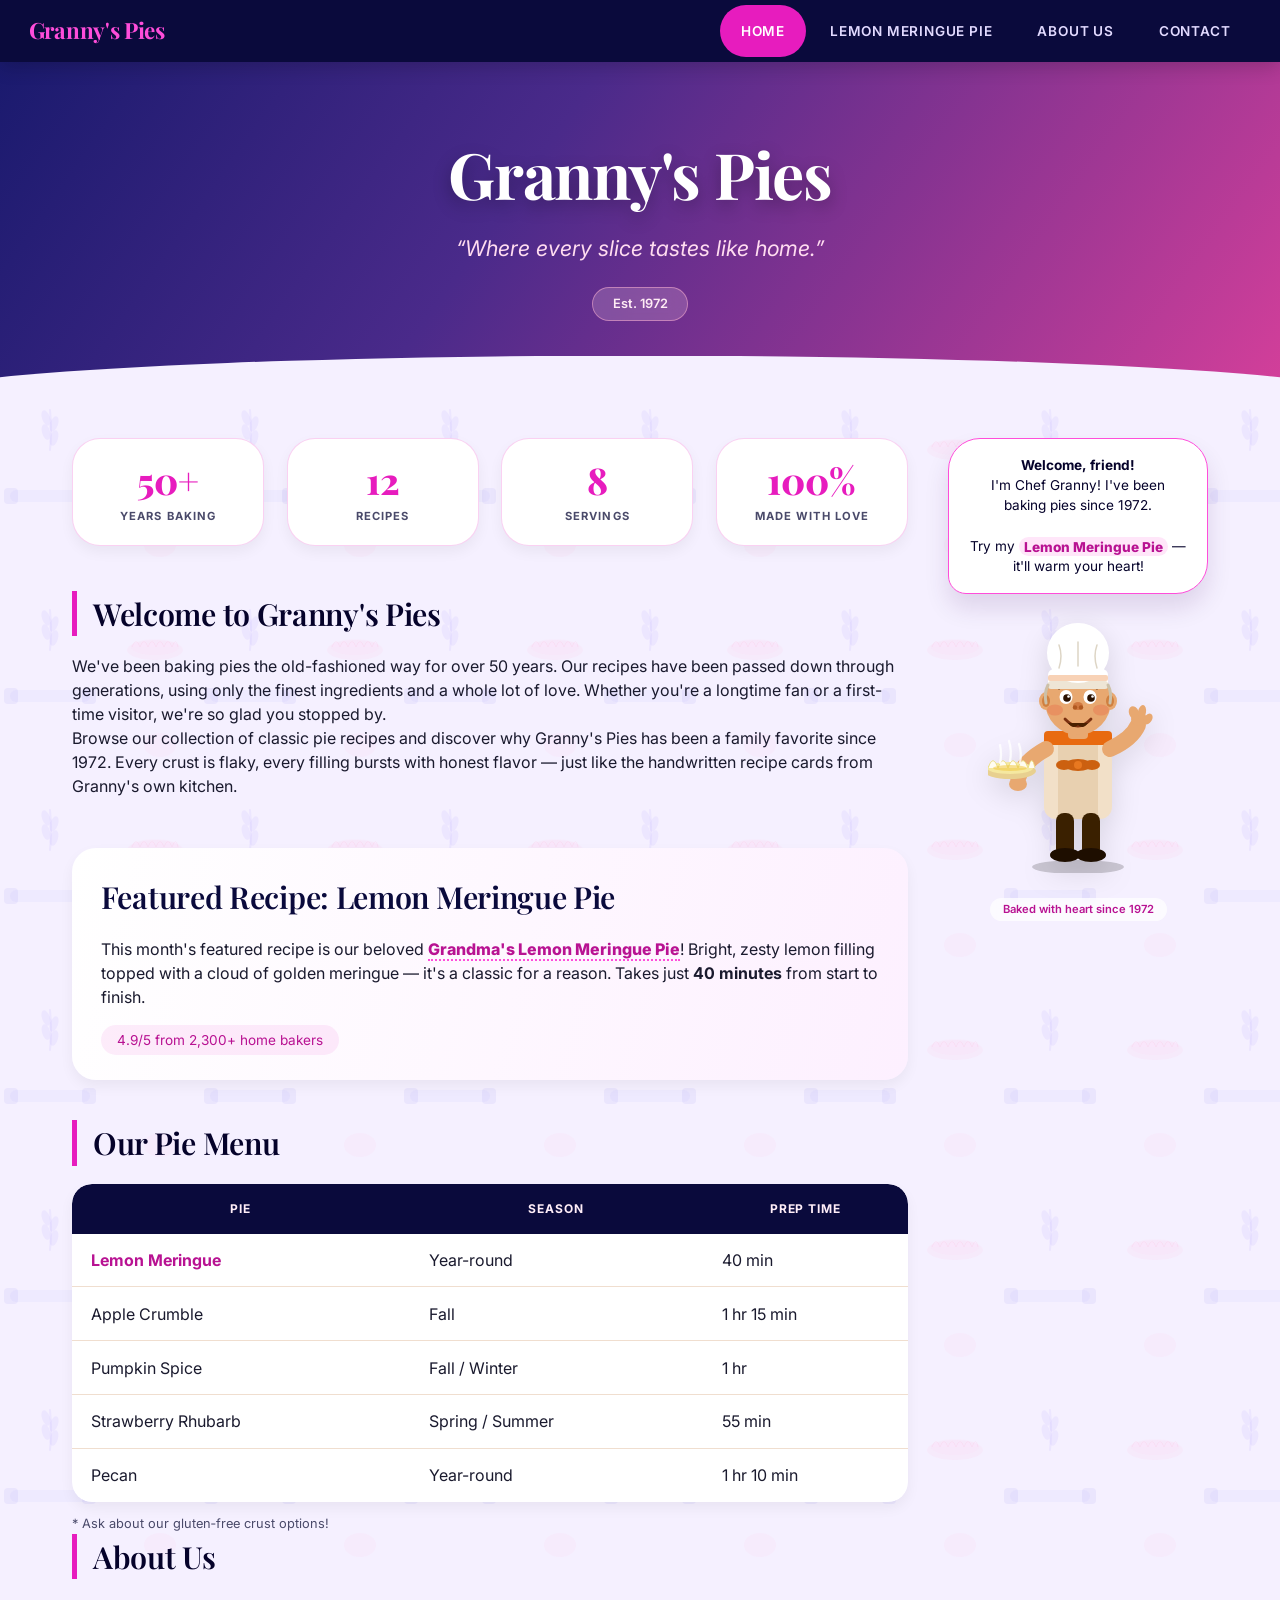
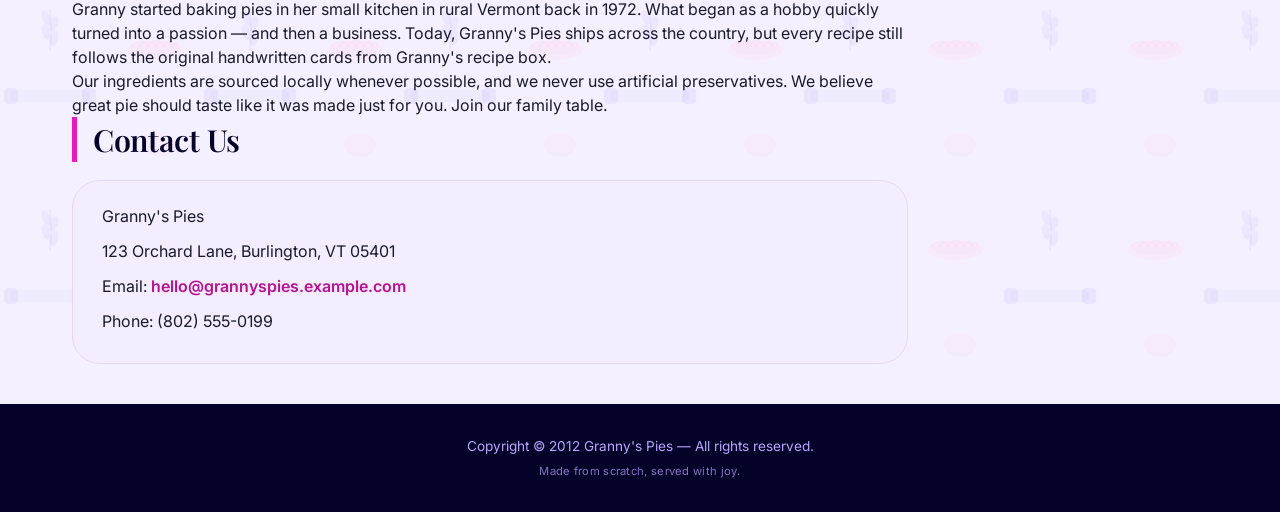
==== index.html @ ff36e75c "Initial commit" ====
<!doctype html>
<html lang="en">
  <!--
    index.html
    Granny's Pies - Home Page
    CSSE 290 Web Programming
    Features: sticky nav, SVG kitchen background, orange palette, side chef, walking chef animation
    No emojis, separate CSS file.
-->
  <head>
    <meta charset="UTF-8" />
    <meta
      name="viewport"
      content="width=device-width, initial-scale=1.0, viewport-fit=cover"
    />
    <title>Granny's Pies | Homestyle Pie Recipes Since 1972</title>
    <meta
      name="description"
      content="Granny's Pies - authentic, heartwarming pie recipes passed down for generations. Try our famous Lemon Meringue Pie."
    />

    <!-- Google Fonts -->
    <link
      href="https://fonts.googleapis.com/css2?family=Playfair+Display:ital,wght@0,500;0,700;1,400;1,600&family=Inter:opsz,wght@14..32,300;14..32,400;14..32,600;14..32,700&display=swap"
      rel="stylesheet"
    />

    <!-- External CSS -->
    <link rel="stylesheet" href="index.css" />
  </head>
  <body>
    <!-- 1. STICKY NAVIGATION -->
    <nav class="main-nav">
      <div class="nav-container">
        <span class="nav-logo">Granny's Pies</span>
        <div class="nav-links">
          <a href="index.html" class="active">Home</a>
          <a href="pie.html">Lemon Meringue Pie</a>
          <a href="#about">About Us</a>
          <a href="#contact">Contact</a>
        </div>
      </div>
    </nav>

    <!-- 2. HERO SECTION -->
    <header class="hero">
      <div class="hero-content">
        <h1>Granny's Pies</h1>
        <p class="tagline">“Where every slice tastes like home.”</p>
        <div class="hero-badge">Est. 1972</div>
      </div>
    </header>

    <!-- 3. MAIN LAYOUT: Content + Chef Sidebar -->
    <div class="page-body">
      <!-- LEFT: Main content -->
      <main class="content">
        <!-- Stats cards -->
        <div class="stats fade-in">
          <div class="stat-card">
            <span class="num">50+</span>
            <span class="label">Years baking</span>
          </div>
          <div class="stat-card">
            <span class="num">12</span>
            <span class="label">Recipes</span>
          </div>
          <div class="stat-card">
            <span class="num">8</span>
            <span class="label">Servings</span>
          </div>
          <div class="stat-card">
            <span class="num">100%</span>
            <span class="label">Made with love</span>
          </div>
        </div>

        <!-- Welcome -->
        <section id="welcome" class="fade-in">
          <h2>Welcome to Granny's Pies</h2>
          <p>
            We've been baking pies the old-fashioned way for over 50 years. Our
            recipes have been passed down through generations, using only the
            finest ingredients and a whole lot of love. Whether you're a
            longtime fan or a first-time visitor, we're so glad you stopped by.
          </p>
          <p>
            Browse our collection of classic pie recipes and discover why
            Granny's Pies has been a family favorite since 1972. Every crust is
            flaky, every filling bursts with honest flavor — just like the
            handwritten recipe cards from Granny's own kitchen.
          </p>
        </section>

        <!-- Featured Recipe -->
        <section class="featured fade-in">
          <h2>Featured Recipe: Lemon Meringue Pie</h2>
          <p>
            This month's featured recipe is our beloved
            <a href="pie.html" class="featured-link"
              >Grandma's Lemon Meringue Pie</a
            >! Bright, zesty lemon filling topped with a cloud of golden
            meringue — it's a classic for a reason. Takes just
            <strong>40 minutes</strong> from start to finish.
          </p>
          <div class="featured-tag">4.9/5 from 2,300+ home bakers</div>
        </section>

        <!-- Menu table -->
        <section id="menu" class="fade-in">
          <h2>Our Pie Menu</h2>
          <div class="table-wrapper">
            <table class="pie-table">
              <thead>
                <tr>
                  <th>Pie</th>
                  <th>Season</th>
                  <th>Prep Time</th>
                </tr>
              </thead>
              <tbody>
                <tr>
                  <td>
                    <a href="pie.html" class="pie-link">Lemon Meringue</a>
                  </td>
                  <td>Year-round</td>
                  <td>40 min</td>
                </tr>
                <tr>
                  <td>Apple Crumble</td>
                  <td>Fall</td>
                  <td>1 hr 15 min</td>
                </tr>
                <tr>
                  <td>Pumpkin Spice</td>
                  <td>Fall / Winter</td>
                  <td>1 hr</td>
                </tr>
                <tr>
                  <td>Strawberry Rhubarb</td>
                  <td>Spring / Summer</td>
                  <td>55 min</td>
                </tr>
                <tr>
                  <td>Pecan</td>
                  <td>Year-round</td>
                  <td>1 hr 10 min</td>
                </tr>
              </tbody>
            </table>
          </div>
          <p class="menu-note">* Ask about our gluten‑free crust options!</p>
        </section>

        <!-- About Us -->
        <section id="about" class="fade-in">
          <h2>About Us</h2>
          <p>
            Granny started baking pies in her small kitchen in rural Vermont
            back in 1972. What began as a hobby quickly turned into a passion —
            and then a business. Today, Granny's Pies ships across the country,
            but every recipe still follows the original handwritten cards from
            Granny's recipe box.
          </p>
          <p>
            Our ingredients are sourced locally whenever possible, and we never
            use artificial preservatives. We believe great pie should taste like
            it was made just for you. Join our family table.
          </p>
        </section>

        <!-- Contact -->
        <section id="contact" class="fade-in">
          <h2>Contact Us</h2>
          <address class="contact-block">
            <div class="contact-line">Granny's Pies</div>
            <div class="contact-line">
              123 Orchard Lane, Burlington, VT 05401
            </div>
            <div class="contact-line">
              Email:
              <a href="mailto:hello@grannyspies.example.com"
                >hello@grannyspies.example.com</a
              >
            </div>
            <div class="contact-line">Phone: (802) 555-0199</div>
          </address>
        </section>
      </main>

      <!-- RIGHT: Sticky chef sidebar -->
      <aside class="chef-sidebar">
        <div class="speech-bubble">
          <p>
            <strong>Welcome, friend!</strong><br />
            I'm Chef Granny! I've been baking pies since 1972.<br /><br />
            Try my
            <a href="pie.html" class="bubble-link">Lemon Meringue Pie</a> —
            it'll warm your heart!
          </p>
        </div>
        <div class="chef-wrapper">
          <svg
            width="180"
            height="260"
            viewBox="0 0 160 260"
            xmlns="http://www.w3.org/2000/svg"
            aria-label="Chef Granny character"
          >
            <use href="#chef-svg-defs"></use>
          </svg>
        </div>
        <div class="chef-caption">Baked with heart since 1972</div>
      </aside>
    </div>

    <!-- 4. WALKING CHEF (moves across bottom) -->
    <div class="walking-chef-container">
      <div class="walking-chef">
        <svg
          width="100"
          height="140"
          viewBox="0 0 160 260"
          xmlns="http://www.w3.org/2000/svg"
          class="walking-svg"
        >
          <use href="#walking-chef-defs"></use>
        </svg>
      </div>
    </div>

    <footer class="site-footer">
      <div class="footer-content">
        <p>Copyright &copy; 2012 Granny's Pies — All rights reserved.</p>
        <p class="footer-tagline">Made from scratch, served with joy.</p>
      </div>
    </footer>

    <!-- Hidden SVG definitions (shared chef, plus walking version with leg classes) -->
    <svg style="display: none">
      <defs>
        <!-- Original chef (static, used in sidebar) -->
        <g id="chef-svg-defs">
          <ellipse cx="80" cy="254" rx="46" ry="7" fill="rgba(0,0,0,0.18)" />
          <rect x="46" y="122" width="68" height="84" rx="12" fill="#F2E0C8" />
          <rect x="60" y="122" width="40" height="84" rx="4" fill="#E8D0B0" />
          <ellipse cx="80" cy="152" rx="14" ry="6" fill="#CC6010" />
          <ellipse cx="66" cy="152" rx="8" ry="5" fill="#CC6010" />
          <ellipse cx="94" cy="152" rx="8" ry="5" fill="#CC6010" />
          <circle cx="80" cy="152" r="4" fill="#E87820" />
          <rect x="46" y="118" width="68" height="14" rx="4" fill="#E86A10" />
          <g class="pie-float">
            <path
              d="M48 136 Q26 148 20 165"
              stroke="#E8A870"
              stroke-width="16"
              stroke-linecap="round"
              fill="none"
            />
            <ellipse cx="20" cy="171" rx="9" ry="7" fill="#E8A870" />
            <ellipse cx="12" cy="158" rx="26" ry="8" fill="#E8D090" />
            <ellipse cx="12" cy="155" rx="23" ry="6" fill="#F5E8A0" />
            <path
              d="M-10 155 Q-5 140 0 155 Q5 140 10 155 Q15 140 20 155 Q25 140 30 155 Q34 140 37 155"
              fill="#FFFCF0"
              stroke="#E8D870"
              stroke-width="0.8"
            />
            <ellipse
              cx="12"
              cy="155"
              rx="17"
              ry="3"
              fill="#F0C840"
              opacity="0.55"
            />
            <path
              class="steam1"
              d="M2 150 Q4 141 2 132"
              stroke="rgba(255,255,255,0.8)"
              stroke-width="2.2"
              stroke-linecap="round"
              fill="none"
            />
            <path
              class="steam2"
              d="M12 148 Q14 138 11 128"
              stroke="rgba(255,255,255,0.8)"
              stroke-width="2.2"
              stroke-linecap="round"
              fill="none"
            />
            <path
              class="steam3"
              d="M22 150 Q24 140 21 131"
              stroke="rgba(255,255,255,0.8)"
              stroke-width="2.2"
              stroke-linecap="round"
              fill="none"
            />
          </g>
          <g class="chef-arm-right">
            <path
              d="M112 136 Q134 126 140 112"
              stroke="#E8A870"
              stroke-width="16"
              stroke-linecap="round"
              fill="none"
            />
            <ellipse cx="141" cy="106" rx="8" ry="7" fill="#E8A870" />
            <ellipse
              cx="136"
              cy="100"
              rx="5"
              ry="7"
              fill="#E8A870"
              transform="rotate(-22 136 100)"
            />
            <ellipse
              cx="144"
              cy="99"
              rx="4"
              ry="7"
              fill="#E8A870"
              transform="rotate(10 144 99)"
            />
            <ellipse
              cx="150"
              cy="106"
              rx="4"
              ry="6"
              fill="#E8A870"
              transform="rotate(32 150 106)"
            />
          </g>
          <!-- Legs (original, static) -->
          <rect x="58" y="200" width="18" height="44" rx="8" fill="#3A2000" />
          <rect x="84" y="200" width="18" height="44" rx="8" fill="#3A2000" />
          <ellipse cx="67" cy="242" rx="15" ry="7" fill="#1E0E00" />
          <ellipse cx="93" cy="242" rx="15" ry="7" fill="#1E0E00" />
          <rect x="70" y="106" width="20" height="20" rx="4" fill="#E8A870" />
          <ellipse cx="80" cy="88" rx="33" ry="34" fill="#E8A870" />
          <ellipse cx="48" cy="88" rx="7" ry="9" fill="#E8A870" />
          <ellipse cx="112" cy="88" rx="7" ry="9" fill="#E8A870" />
          <ellipse cx="48" cy="88" rx="4" ry="6" fill="#D08040" />
          <ellipse cx="112" cy="88" rx="4" ry="6" fill="#D08040" />
          <g class="chef-eyes">
            <ellipse cx="68" cy="84" rx="6.5" ry="7" fill="white" />
            <ellipse cx="92" cy="84" rx="6.5" ry="7" fill="white" />
            <circle cx="69" cy="85" r="3.8" fill="#2A1000" />
            <circle cx="93" cy="85" r="3.8" fill="#2A1000" />
            <circle cx="70.5" cy="83.5" r="1.3" fill="white" />
            <circle cx="94.5" cy="83.5" r="1.3" fill="white" />
          </g>
          <path
            d="M61 75 Q68 71 74 74"
            stroke="#4A2000"
            stroke-width="2.8"
            stroke-linecap="round"
            fill="none"
          />
          <path
            d="M86 74 Q92 71 99 75"
            stroke="#4A2000"
            stroke-width="2.8"
            stroke-linecap="round"
            fill="none"
          />
          <ellipse cx="80" cy="93" rx="5" ry="4" fill="#D07840" />
          <circle cx="77" cy="94.5" r="2.2" fill="#B05820" />
          <circle cx="83" cy="94.5" r="2.2" fill="#B05820" />
          <ellipse
            cx="57"
            cy="97"
            rx="8"
            ry="5.5"
            fill="#E86040"
            opacity="0.32"
          />
          <ellipse
            cx="103"
            cy="97"
            rx="8"
            ry="5.5"
            fill="#E86040"
            opacity="0.32"
          />
          <path
            d="M67 106 Q80 120 93 106"
            stroke="#7A3010"
            stroke-width="2.8"
            stroke-linecap="round"
            fill="none"
          />
          <rect x="50" y="56" width="60" height="20" rx="6" fill="white" />
          <rect x="50" y="68" width="60" height="8" rx="3" fill="#EEE5D5" />
          <ellipse cx="80" cy="40" rx="31" ry="30" fill="white" />
          <rect
            x="50"
            y="62"
            width="60"
            height="6"
            rx="2"
            fill="#E86A10"
            opacity="0.3"
          />
          <path
            d="M61 55 Q65 43 61 32"
            stroke="#DDD5C5"
            stroke-width="1.5"
            stroke-linecap="round"
            fill="none"
          />
          <path
            d="M80 53 Q80 41 80 29"
            stroke="#DDD5C5"
            stroke-width="1.5"
            stroke-linecap="round"
            fill="none"
          />
          <path
            d="M99 55 Q95 43 99 32"
            stroke="#DDD5C5"
            stroke-width="1.5"
            stroke-linecap="round"
            fill="none"
          />
          <path d="M70 110 Q75 117 80 112 Q85 117 90 110" fill="#4A2000" />
          <path
            d="M50 72 Q46 80 48 90"
            stroke="#CCC0A8"
            stroke-width="3"
            stroke-linecap="round"
            fill="none"
          />
          <path
            d="M110 72 Q114 80 112 90"
            stroke="#CCC0A8"
            stroke-width="3"
            stroke-linecap="round"
            fill="none"
          />
        </g>

        <!-- Walking chef (same but legs have classes for animation) -->
        <g id="walking-chef-defs">
          <ellipse cx="80" cy="254" rx="46" ry="7" fill="rgba(0,0,0,0.18)" />
          <rect x="46" y="122" width="68" height="84" rx="12" fill="#F2E0C8" />
          <rect x="60" y="122" width="40" height="84" rx="4" fill="#E8D0B0" />
          <ellipse cx="80" cy="152" rx="14" ry="6" fill="#CC6010" />
          <ellipse cx="66" cy="152" rx="8" ry="5" fill="#CC6010" />
          <ellipse cx="94" cy="152" rx="8" ry="5" fill="#CC6010" />
          <circle cx="80" cy="152" r="4" fill="#E87820" />
          <rect x="46" y="118" width="68" height="14" rx="4" fill="#E86A10" />
          <!-- left arm holding pie (no float for walking) -->
          <path
            d="M48 136 Q26 148 20 165"
            stroke="#E8A870"
            stroke-width="16"
            stroke-linecap="round"
            fill="none"
          />
          <ellipse cx="20" cy="171" rx="9" ry="7" fill="#E8A870" />
          <ellipse cx="12" cy="158" rx="26" ry="8" fill="#E8D090" />
          <ellipse cx="12" cy="155" rx="23" ry="6" fill="#F5E8A0" />
          <path
            d="M-10 155 Q-5 140 0 155 Q5 140 10 155 Q15 140 20 155 Q25 140 30 155 Q34 140 37 155"
            fill="#FFFCF0"
            stroke="#E8D870"
            stroke-width="0.8"
          />
          <ellipse
            cx="12"
            cy="155"
            rx="17"
            ry="3"
            fill="#F0C840"
            opacity="0.55"
          />
          <!-- right arm waving (no animation to keep walking focus) -->
          <path
            d="M112 136 Q134 126 140 112"
            stroke="#E8A870"
            stroke-width="16"
            stroke-linecap="round"
            fill="none"
          />
          <ellipse cx="141" cy="106" rx="8" ry="7" fill="#E8A870" />
          <ellipse
            cx="136"
            cy="100"
            rx="5"
            ry="7"
            fill="#E8A870"
            transform="rotate(-22 136 100)"
          />
          <ellipse
            cx="144"
            cy="99"
            rx="4"
            ry="7"
            fill="#E8A870"
            transform="rotate(10 144 99)"
          />
          <ellipse
            cx="150"
            cy="106"
            rx="4"
            ry="6"
            fill="#E8A870"
            transform="rotate(32 150 106)"
          />
          <!-- Legs with classes for walking animation -->
          <rect
            class="walk-leg-left"
            x="58"
            y="200"
            width="18"
            height="44"
            rx="8"
            fill="#3A2000"
          />
          <rect
            class="walk-leg-right"
            x="84"
            y="200"
            width="18"
            height="44"
            rx="8"
            fill="#3A2000"
          />
          <ellipse cx="67" cy="242" rx="15" ry="7" fill="#1E0E00" />
          <ellipse cx="93" cy="242" rx="15" ry="7" fill="#1E0E00" />
          <rect x="70" y="106" width="20" height="20" rx="4" fill="#E8A870" />
          <ellipse cx="80" cy="88" rx="33" ry="34" fill="#E8A870" />
          <ellipse cx="48" cy="88" rx="7" ry="9" fill="#E8A870" />
          <ellipse cx="112" cy="88" rx="7" ry="9" fill="#E8A870" />
          <ellipse cx="48" cy="88" rx="4" ry="6" fill="#D08040" />
          <ellipse cx="112" cy="88" rx="4" ry="6" fill="#D08040" />
          <g class="chef-eyes-walk">
            <ellipse cx="68" cy="84" rx="6.5" ry="7" fill="white" />
            <ellipse cx="92" cy="84" rx="6.5" ry="7" fill="white" />
            <circle cx="69" cy="85" r="3.8" fill="#2A1000" />
            <circle cx="93" cy="85" r="3.8" fill="#2A1000" />
            <circle cx="70.5" cy="83.5" r="1.3" fill="white" />
            <circle cx="94.5" cy="83.5" r="1.3" fill="white" />
          </g>
          <path
            d="M61 75 Q68 71 74 74"
            stroke="#4A2000"
            stroke-width="2.8"
            stroke-linecap="round"
            fill="none"
          />
          <path
            d="M86 74 Q92 71 99 75"
            stroke="#4A2000"
            stroke-width="2.8"
            stroke-linecap="round"
            fill="none"
          />
          <ellipse cx="80" cy="93" rx="5" ry="4" fill="#D07840" />
          <circle cx="77" cy="94.5" r="2.2" fill="#B05820" />
          <circle cx="83" cy="94.5" r="2.2" fill="#B05820" />
          <ellipse
            cx="57"
            cy="97"
            rx="8"
            ry="5.5"
            fill="#E86040"
            opacity="0.32"
          />
          <ellipse
            cx="103"
            cy="97"
            rx="8"
            ry="5.5"
            fill="#E86040"
            opacity="0.32"
          />
          <path
            d="M67 106 Q80 120 93 106"
            stroke="#7A3010"
            stroke-width="2.8"
            stroke-linecap="round"
            fill="none"
          />
          <rect x="50" y="56" width="60" height="20" rx="6" fill="white" />
          <rect x="50" y="68" width="60" height="8" rx="3" fill="#EEE5D5" />
          <ellipse cx="80" cy="40" rx="31" ry="30" fill="white" />
          <rect
            x="50"
            y="62"
            width="60"
            height="6"
            rx="2"
            fill="#E86A10"
            opacity="0.3"
          />
          <path
            d="M61 55 Q65 43 61 32"
            stroke="#DDD5C5"
            stroke-width="1.5"
            stroke-linecap="round"
            fill="none"
          />
          <path
            d="M80 53 Q80 41 80 29"
            stroke="#DDD5C5"
            stroke-width="1.5"
            stroke-linecap="round"
            fill="none"
          />
          <path
            d="M99 55 Q95 43 99 32"
            stroke="#DDD5C5"
            stroke-width="1.5"
            stroke-linecap="round"
            fill="none"
          />
          <path d="M70 110 Q75 117 80 112 Q85 117 90 110" fill="#4A2000" />
          <path
            d="M50 72 Q46 80 48 90"
            stroke="#CCC0A8"
            stroke-width="3"
            stroke-linecap="round"
            fill="none"
          />
          <path
            d="M110 72 Q114 80 112 90"
            stroke="#CCC0A8"
            stroke-width="3"
            stroke-linecap="round"
            fill="none"
          />
        </g>
      </defs>
    </svg>

    <script>
      const observer = new IntersectionObserver(
        (entries) => {
          entries.forEach((entry) => {
            if (entry.isIntersecting) {
              entry.target.classList.add("visible");
              observer.unobserve(entry.target);
            }
          });
        },
        { threshold: 0.12, rootMargin: "0px 0px -20px 0px" },
      );
      document
        .querySelectorAll(".fade-in")
        .forEach((el) => observer.observe(el));
    </script>
  </body>
</html>
---- index.css ----
/* ---------- CSS RESET & BASE VARIABLES (Blue + Pink) ---------- */
:root {
  --pink: #e71cbe;
  --pink-lt: #ff4dda;
  --pink-dk: #b81292;
  --pink-pale: #ffe6f9;
  --navy: #0a0a3c;
  --navy-dark: #05022a;
  --cream: #fff9f2;
  --text-dark: #1a1a2e;
  --text-muted: #4a4a6a;
  --card-white: #ffffff;
  --shadow-sm: 0 6px 14px rgba(0, 0, 0, 0.05);
  --shadow-md: 0 12px 28px rgba(0, 0, 0, 0.08);
  --shadow-hover: 0 20px 32px rgba(0, 0, 0, 0.12);
  --transition-default: all 0.25s cubic-bezier(0.2, 0.9, 0.4, 1.1);
}

* {
  margin: 0;
  padding: 0;
  box-sizing: border-box;
}

html {
  scroll-behavior: smooth;
}

body {
  font-family: "Inter", system-ui, -apple-system, sans-serif;
  background-color: #f5f0ff;
  background-image: url("data:image/svg+xml,%3Csvg xmlns='http://www.w3.org/2000/svg' width='200' height='200'%3E%3Crect x='10' y='90' width='80' height='12' rx='6' fill='%23B8B0FF' opacity='0.1'/%3E%3Crect x='4' y='88' width='14' height='16' rx='4' fill='%239080F0' opacity='0.1'/%3E%3Crect x='82' y='88' width='14' height='16' rx='4' fill='%239080F0' opacity='0.1'/%3E%3Cellipse cx='155' cy='50' rx='28' ry='10' fill='%23FFB8E0' opacity='0.1'/%3E%3Cellipse cx='155' cy='47' rx='24' ry='8' fill='%23FFD0F0' opacity='0.1'/%3E%3Cpath d='M132 47 Q136 36 140 47 Q144 36 148 47 Q152 36 156 47 Q160 36 164 47 Q168 36 172 47 Q176 36 178 47' fill='%23FFE0FF' stroke='%23FFB0D0' stroke-width='0.8' opacity='0.2'/%3E%3Cpath d='M50 10 Q52 30 50 50' stroke='%23A090FF' stroke-width='2' stroke-linecap='round' fill='none' opacity='0.1'/%3E%3Cellipse cx='46' cy='18' rx='4' ry='8' fill='%23A090FF' opacity='0.1' transform='rotate(-20 46 18)'/%3E%3Cellipse cx='54' cy='24' rx='4' ry='8' fill='%23A090FF' opacity='0.1' transform='rotate(20 54 24)'/%3E%3Cellipse cx='46' cy='32' rx='4' ry='8' fill='%23A090FF' opacity='0.1' transform='rotate(-15 46 32)'/%3E%3Cellipse cx='54' cy='38' rx='4' ry='8' fill='%23A090FF' opacity='0.1' transform='rotate(15 54 38)'/%3E%3Cellipse cx='160' cy='145' rx='16' ry='12' fill='%23FFC0E8' opacity='0.1'/%3E%3C/svg%3E");
  background-repeat: repeat;
  background-size: 200px 200px;
  color: var(--text-dark);
  line-height: 1.5;
}

/* ---------- TYPOGRAPHY & LINKS ---------- */
h1, h2, h3, .nav-logo, .stat-card .num {
  font-family: "Playfair Display", serif;
}

h2 {
  font-size: 1.9rem;
  font-weight: 600;
  color: var(--navy-dark);
  border-left: 5px solid var(--pink);
  padding-left: 1rem;
  margin-bottom: 1.1rem;
  letter-spacing: -0.01em;
}

a {
  color: var(--pink-dk);
  text-decoration: none;
  font-weight: 600;
  transition: var(--transition-default);
}

a:hover {
  color: var(--pink);
  text-decoration: underline;
}

/* ---------- NAVIGATION (navy background) ---------- */
.main-nav {
  background: var(--navy);
  position: sticky;
  top: 0;
  z-index: 200;
  box-shadow: 0 4px 20px rgba(0, 0, 0, 0.2);
}

.nav-container {
  max-width: 1280px;
  margin: 0 auto;
  display: flex;
  justify-content: space-between;
  align-items: center;
  flex-wrap: wrap;
  padding: 0 1.8rem;
}

.nav-logo {
  font-size: 1.4rem;
  font-weight: 700;
  color: var(--pink-lt);
  letter-spacing: -0.3px;
  padding: 0.9rem 0;
}

.nav-links {
  display: flex;
  gap: 0.2rem;
}

.nav-links a {
  color: #e2daff;
  font-weight: 600;
  font-size: 0.85rem;
  text-transform: uppercase;
  letter-spacing: 0.06em;
  padding: 1rem 1.3rem;
  border-radius: 40px;
  transition: all 0.2s ease;
}

.nav-links a:hover,
.nav-links a.active {
  background: var(--pink);
  color: #ffffff;
  text-decoration: none;
}

/* ---------- HERO SECTION (blue to pink gradient) ---------- */
.hero {
  background: linear-gradient(125deg, #1a1a6e 0%, #4a2a8a 40%, #d43f9a 100%);
  padding: 4rem 1.5rem 4.8rem;
  text-align: center;
  position: relative;
  overflow: hidden;
}

.hero::after {
  content: "";
  position: absolute;
  bottom: -2px;
  left: 0;
  right: 0;
  height: 44px;
  background: #f5f0ff;
  clip-path: ellipse(58% 100% at 50% 100%);
}

.hero-content {
  position: relative;
  z-index: 2;
  max-width: 780px;
  margin: 0 auto;
}

.hero h1 {
  font-family: "Playfair Display", serif;
  font-size: 4rem;
  color: #ffffff;
  text-shadow: 0 6px 18px rgba(0, 0, 0, 0.3);
  letter-spacing: -0.02em;
  animation: fadeDown 0.85s ease forwards;
}

.tagline {
  font-size: 1.35rem;
  font-style: italic;
  color: #ffdcf0;
  margin-top: 0.6rem;
  animation: fadeDown 0.85s 0.2s ease forwards;
  opacity: 0;
  animation-fill-mode: forwards;
}

.hero-badge {
  display: inline-block;
  background: rgba(255, 220, 240, 0.2);
  backdrop-filter: blur(8px);
  padding: 0.4rem 1.2rem;
  border-radius: 60px;
  font-size: 0.8rem;
  font-weight: 600;
  color: #ffecf5;
  margin-top: 1.4rem;
  border: 1px solid rgba(255, 180, 210, 0.5);
  animation: fadeDown 0.85s 0.35s ease forwards;
  opacity: 0;
  animation-fill-mode: forwards;
}

/* ---------- MAIN LAYOUT: GRID + SIDEBAR ---------- */
.page-body {
  max-width: 1200px;
  margin: 2.5rem auto;
  padding: 0 2rem;
  display: grid;
  grid-template-columns: 1fr 260px;
  gap: 2.5rem;
  align-items: start;
}

/* ---------- STATS CARDS ---------- */
.stats {
  display: grid;
  grid-template-columns: repeat(4, 1fr);
  gap: 1.4rem;
  margin-bottom: 2.8rem;
}

.stat-card {
  background: var(--card-white);
  border-radius: 28px;
  padding: 1.2rem 0.8rem;
  text-align: center;
  box-shadow: var(--shadow-sm);
  transition: var(--transition-default);
  border: 1px solid rgba(231, 28, 190, 0.2);
}

.stat-card:hover {
  transform: translateY(-6px);
  box-shadow: var(--shadow-hover);
  border-color: var(--pink-lt);
}

.stat-card .num {
  font-size: 2.3rem;
  font-weight: 800;
  color: var(--pink);
  display: block;
  line-height: 1.2;
}

.stat-card .label {
  font-size: 0.7rem;
  text-transform: uppercase;
  font-weight: 700;
  letter-spacing: 0.1em;
  color: var(--text-muted);
}

/* ---------- FEATURED SECTION ---------- */
.featured {
  background: linear-gradient(105deg, #ffffff 0%, #fdf0ff 100%);
  
  border-radius: 24px;
  padding: 1.6rem 1.8rem;
  margin-bottom: 2.5rem;
  box-shadow: var(--shadow-sm);
  position: relative;
  margin-top: 50px;
}



.featured h2 {
  border-left: none;
  padding-left: 0;
  color: var(--navy);
}

.featured-link {
  font-weight: 800;
  border-bottom: 2px dotted var(--pink-lt);
}

.featured-tag {
  margin-top: 1rem;
  font-size: 0.85rem;
  color: var(--pink-dk);
  background: rgba(231, 28, 190, 0.08);
  display: inline-block;
  padding: 0.3rem 1rem;
  border-radius: 40px;
}

/* ---------- TABLE STYLES ---------- */
.table-wrapper {
  overflow-x: auto;
  border-radius: 20px;
  margin-bottom: 0.8rem;
  box-shadow: var(--shadow-sm);
}

.pie-table {
  width: 100%;
  border-collapse: collapse;
  background: white;
  border-radius: 20px;
  overflow: hidden;
}

.pie-table th {
  background: var(--navy);
  color: #ffeef8;
  font-weight: 700;
  font-size: 0.75rem;
  text-transform: uppercase;
  letter-spacing: 0.08em;
  padding: 1rem 1.2rem;
}

.pie-table td {
  padding: 0.9rem 1.2rem;
  border-bottom: 1px solid #f0decf;
  color: var(--text-dark);
}

.pie-table tr:last-child td {
  border-bottom: none;
}

.pie-table tr:hover td {
  background: #f9efff;
  transition: background 0.2s;
}

.pie-link {
  font-weight: 700;
  color: var(--pink-dk);
}

.menu-note {
  font-size: 0.8rem;
  color: var(--text-muted);
  margin-top: 0.5rem;
}

/* ---------- CONTACT & ADDRESS ---------- */
.contact-block {
  font-style: normal;
  background: #f3edff;
  padding: 1.3rem 1.8rem;
  border-radius: 28px;
  line-height: 1.8;
  border: 1px solid #e6d6ff;
}

.contact-line {
  margin-bottom: 0.4rem;
}

/* ---------- SIDEBAR: CHEF + SPEECH BUBBLE ---------- */
.chef-sidebar {
  position: sticky;
  top: 90px;
  display: flex;
  flex-direction: column;
  align-items: center;
  gap: 1.2rem;
}

.speech-bubble {
  background: #ffffff;
  border-radius: 32px 32px 32px 18px;
  padding: 1rem 1.2rem;
  width: 100%;
  position: relative;
  box-shadow: 0 14px 24px rgba(60, 0, 80, 0.12);
  border: 1px solid var(--pink-lt);
  text-align: center;
  transition: transform 0.2s;
}

.speech-bubble:hover {
  transform: scale(1.01);
}

.speech-bubble p {
  font-size: 0.85rem;
  line-height: 1.5;
  color: var(--navy-dark);
}

.bubble-link {
  font-weight: 800;
  background: var(--pink-pale);
  padding: 0.1rem 0.3rem;
  border-radius: 12px;
  color: var(--pink-dk);
}

.chef-wrapper {
  animation: bounce 3.2s ease-in-out infinite;
  filter: drop-shadow(0 8px 14px rgba(0, 0, 0, 0.12));
}

.chef-caption {
  font-size: 0.7rem;
  font-weight: 600;
  color: var(--pink-dk);
  background: rgba(255, 255, 255, 0.7);
  padding: 0.2rem 0.8rem;
  border-radius: 60px;
  backdrop-filter: blur(4px);
}

/* ---------- WALKING CHEF ---------- */
.walking-chef-container {
  position: fixed;
  bottom: 20px;
  left: 0;
  width: 100%;
  pointer-events: none;
  z-index: 100;
  overflow-x: hidden;
}

.walking-chef {
  position: absolute;
  bottom: 0;
  left: 100%;
  width: 90px;
  animation: walkAcross 14s linear infinite;
  filter: drop-shadow(2px 4px 8px rgba(0, 0, 0, 0.25));
}

@keyframes walkAcross {
  0% {
    transform: translateX(0) scaleX(1);
    left: 100%;
  }
  49.9% {
    transform: translateX(0) scaleX(1);
  }
  50% {
    transform: translateX(0) scaleX(-1);
    left: -90px;
  }
  100% {
    transform: translateX(0) scaleX(-1);
    left: -90px;
  }
}

/* Leg swinging animation for walking chef */
.walk-leg-left,
.walk-leg-right {
  animation: legSwing 0.6s ease-in-out infinite alternate;
}

.walk-leg-left {
  transform-origin: 67px 200px;
  animation-delay: 0s;
}

.walk-leg-right {
  transform-origin: 93px 200px;
  animation-delay: 0.3s;
}

@keyframes legSwing {
  0% {
    transform: rotate(-12deg);
  }
  100% {
    transform: rotate(12deg);
  }
}

.walking-svg {
  width: 100%;
  height: auto;
}

/* ---------- FOOTER ---------- */
.site-footer {
  background: var(--navy-dark);
  color: #b8a6ff;
  text-align: center;
  padding: 2rem 1rem;
  margin-top: 2rem;
  font-size: 0.85rem;
}

.footer-tagline {
  font-size: 0.7rem;
  opacity: 0.7;
  margin-top: 0.4rem;
  letter-spacing: 0.3px;
}

/* ---------- FADE-IN animation (Intersection Observer) ---------- */
.fade-in {
  opacity: 0;
  transform: translateY(24px);
  transition: opacity 0.7s cubic-bezier(0.2, 0.9, 0.4, 1.1), transform 0.7s ease;
}

.fade-in.visible {
  opacity: 1;
  transform: translateY(0);
}

/* ---------- CHEF SVG ANIMATIONS (static sidebar) ---------- */
@keyframes wave {
  0%, 100% { transform: rotate(0deg); }
  20% { transform: rotate(-30deg); }
  50% { transform: rotate(14deg); }
  70% { transform: rotate(-18deg); }
}
.chef-arm-right {
  transform-origin: 112px 135px;
  animation: wave 2.2s 1.8s ease-in-out 5;
}

@keyframes pieFloat {
  0%, 100% { transform: translateY(0); }
  50% { transform: translateY(-7px); }
}
.pie-float {
  animation: pieFloat 2.8s 2s ease-in-out infinite;
}

@keyframes steam {
  0% { opacity: 0; transform: translateY(0); }
  40% { opacity: 0.7; }
  100% { opacity: 0; transform: translateY(-20px) scaleX(1.5); }
}
.steam1 { animation: steam 1.9s 2.3s ease-out infinite; }
.steam2 { animation: steam 1.9s 2.8s ease-out infinite; }
.steam3 { animation: steam 1.9s 3.3s ease-out infinite; }

@keyframes blink {
  0%, 93%, 100% { transform: scaleY(1); }
  95% { transform: scaleY(0.08); }
}
.chef-eyes {
  animation: blink 4.5s 2.5s ease-in-out infinite;
  transform-origin: 80px 84px;
}

@keyframes bounce {
  0%, 100% { transform: translateY(0); }
  50% { transform: translateY(-5px); }
}
.chef-wrapper {
  animation: bounce 3s 3s ease-in-out infinite;
}

@keyframes fadeDown {
  from { opacity: 0; transform: translateY(-28px); }
  to { opacity: 1; transform: translateY(0); }
}

/* ---------- RESPONSIVE DESIGN ---------- */
@media (max-width: 860px) {
  .page-body {
    grid-template-columns: 1fr;
    gap: 2rem;
    padding: 0 1.2rem;
  }
  .chef-sidebar {
    position: relative;
    top: 0;
    order: 2;
    flex-direction: row;
    flex-wrap: wrap;
    justify-content: center;
    margin-top: 0.5rem;
  }
  .speech-bubble {
    max-width: 260px;
  }
  .stats {
    gap: 0.8rem;
  }
  .hero h1 {
    font-size: 2.8rem;
  }
  .nav-container {
    flex-direction: column;
    gap: 0.5rem;
    padding: 0.5rem 1rem;
  }
  .nav-links a {
    padding: 0.5rem 1rem;
  }
  .walking-chef {
    width: 70px;
  }
}

@media (max-width: 560px) {
  .stats {
    grid-template-columns: repeat(2, 1fr);
  }
  h2 {
    font-size: 1.6rem;
  }
  .hero h1 {
    font-size: 2.3rem;
  }
  .tagline {
    font-size: 1.1rem;
  }
  .page-body {
    padding: 0 1rem;
  }
  .walking-chef {
    width: 60px;
    bottom: 10px;
  }
}
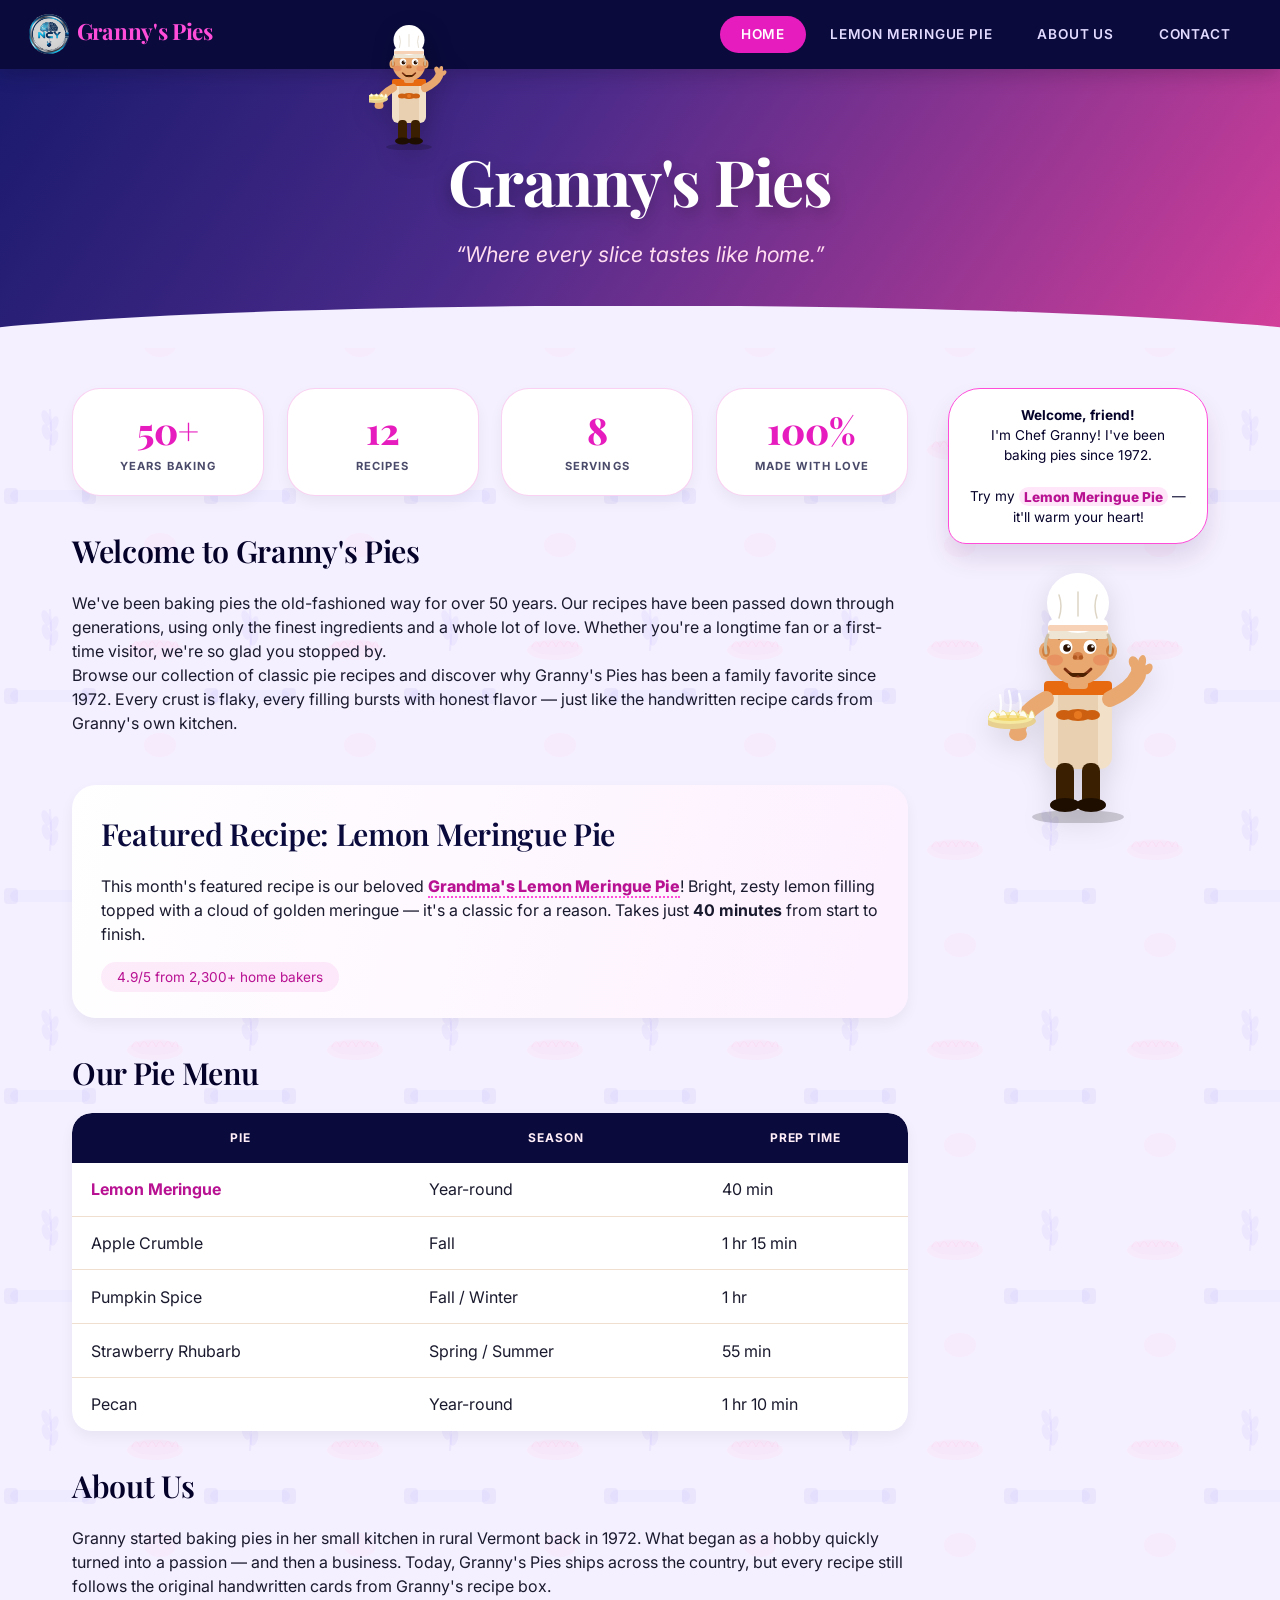
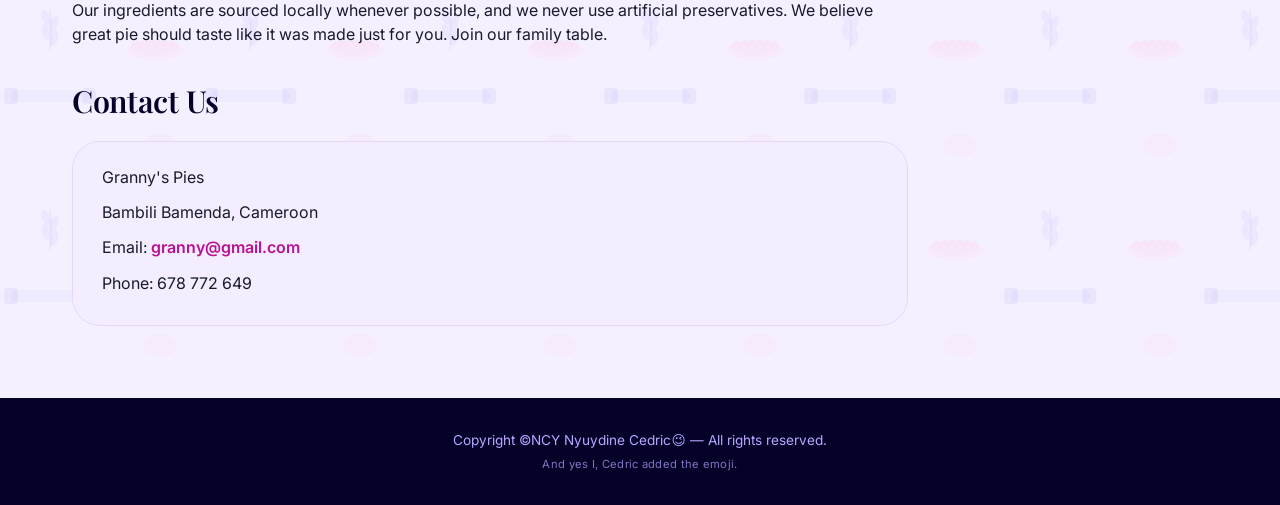
==== commit b86bd59e: "Cheff" ====
--- a/index.html
+++ b/index.html
@@ -1,19 +1,12 @@
 <!doctype html>
 <html lang="en">
-  <!--
-    index.html
-    Granny's Pies - Home Page
-    CSSE 290 Web Programming
-    Features: sticky nav, SVG kitchen background, orange palette, side chef, walking chef animation
-    No emojis, separate CSS file.
--->
   <head>
     <meta charset="UTF-8" />
     <meta
       name="viewport"
       content="width=device-width, initial-scale=1.0, viewport-fit=cover"
     />
-    <title>Granny's Pies | Homestyle Pie Recipes Since 1972</title>
+    <title>Granny's Pies | Homestyle Pie Recipes Since 1972 NCY</title>
     <meta
       name="description"
       content="Granny's Pies - authentic, heartwarming pie recipes passed down for generations. Try our famous Lemon Meringue Pie."
@@ -25,14 +18,81 @@
       rel="stylesheet"
     />
 
-    <!-- External CSS -->
+    <!-- External CSS (your original file, untouched) -->
     <link rel="stylesheet" href="index.css" />
+
+    <!-- ADDED: minimal animation CSS for the walking chef (does not affect any existing styling) -->
+    <style>
+      /* walking chef container - fixed positioning to roam the whole page */
+      .walking-chef {
+        position: fixed;
+        z-index: 9999;
+        pointer-events: none; /* so it never blocks clicks */
+        will-change: left, top;
+        filter: drop-shadow(4px 8px 12px rgba(0, 0, 0, 0.2));
+        transition:
+          left 0.02s linear,
+          top 0.02s linear;
+        animation: chefWalkBob 0.32s infinite alternate ease;
+      }
+
+      /* leg animations (targeting classes from walking-chef-defs) */
+      .walking-chef .walk-leg-left {
+        animation: legSwingLeft 0.38s infinite alternate;
+        transform-origin: 67px 200px;
+      }
+      .walking-chef .walk-leg-right {
+        animation: legSwingRight 0.38s infinite alternate;
+        transform-origin: 93px 200px;
+      }
+
+      /* subtle body bounce to enhance walking feel */
+      @keyframes chefWalkBob {
+        0% {
+          transform: translateY(0px);
+        }
+        100% {
+          transform: translateY(-3.5px);
+        }
+      }
+
+      @keyframes legSwingLeft {
+        0% {
+          transform: rotate(-12deg);
+        }
+        100% {
+          transform: rotate(15deg);
+        }
+      }
+      @keyframes legSwingRight {
+        0% {
+          transform: rotate(12deg);
+        }
+        100% {
+          transform: rotate(-15deg);
+        }
+      }
+
+      /* responsive scaling for very small screens (keeps chef visible) */
+      @media (max-width: 680px) {
+        .walking-chef svg {
+          width: 70px;
+          height: auto;
+        }
+      }
+    </style>
   </head>
   <body>
-    <!-- 1. STICKY NAVIGATION -->
     <nav class="main-nav">
       <div class="nav-container">
-        <span class="nav-logo">Granny's Pies</span>
+        <span class="nav-logo"
+          ><img
+            src="logo.jpg"
+            alt="logo"
+            style="height: 40px; border-radius: 50%"
+          />Granny's Pies</span
+        >
+
         <div class="nav-links">
           <a href="index.html" class="active">Home</a>
           <a href="pie.html">Lemon Meringue Pie</a>
@@ -42,20 +102,17 @@
       </div>
     </nav>
 
-    <!-- 2. HERO SECTION -->
+    <!-- HERO SECTION -->
     <header class="hero">
       <div class="hero-content">
         <h1>Granny's Pies</h1>
         <p class="tagline">“Where every slice tastes like home.”</p>
-        <div class="hero-badge">Est. 1972</div>
       </div>
     </header>
 
-    <!-- 3. MAIN LAYOUT: Content + Chef Sidebar -->
+    <!-- MAIN LAYOUT: Content + Chef Sidebar -->
     <div class="page-body">
-      <!-- LEFT: Main content -->
       <main class="content">
-        <!-- Stats cards -->
         <div class="stats fade-in">
           <div class="stat-card">
             <span class="num">50+</span>
@@ -75,7 +132,6 @@
           </div>
         </div>
 
-        <!-- Welcome -->
         <section id="welcome" class="fade-in">
           <h2>Welcome to Granny's Pies</h2>
           <p>
@@ -92,7 +148,6 @@
           </p>
         </section>
 
-        <!-- Featured Recipe -->
         <section class="featured fade-in">
           <h2>Featured Recipe: Lemon Meringue Pie</h2>
           <p>
@@ -106,7 +161,6 @@
           <div class="featured-tag">4.9/5 from 2,300+ home bakers</div>
         </section>
 
-        <!-- Menu table -->
         <section id="menu" class="fade-in">
           <h2>Our Pie Menu</h2>
           <div class="table-wrapper">
@@ -149,10 +203,8 @@
               </tbody>
             </table>
           </div>
-          <p class="menu-note">* Ask about our gluten‑free crust options!</p>
         </section>
 
-        <!-- About Us -->
         <section id="about" class="fade-in">
           <h2>About Us</h2>
           <p>
@@ -169,26 +221,21 @@
           </p>
         </section>
 
-        <!-- Contact -->
         <section id="contact" class="fade-in">
           <h2>Contact Us</h2>
           <address class="contact-block">
             <div class="contact-line">Granny's Pies</div>
-            <div class="contact-line">
-              123 Orchard Lane, Burlington, VT 05401
-            </div>
+            <div class="contact-line">Bambili Bamenda, Cameroon</div>
             <div class="contact-line">
               Email:
-              <a href="mailto:hello@grannyspies.example.com"
-                >hello@grannyspies.example.com</a
-              >
+              <a href="mailto:granny@gmail.com">granny@gmail.com</a>
             </div>
-            <div class="contact-line">Phone: (802) 555-0199</div>
+            <div class="contact-line">Phone: 678 772 649</div>
           </address>
         </section>
       </main>
 
-      <!-- RIGHT: Sticky chef sidebar -->
+      <!-- RIGHT: Sticky chef sidebar (static, original) -->
       <aside class="chef-sidebar">
         <div class="speech-bubble">
           <p>
@@ -210,33 +257,17 @@
             <use href="#chef-svg-defs"></use>
           </svg>
         </div>
-        <div class="chef-caption">Baked with heart since 1972</div>
       </aside>
     </div>
 
-    <!-- 4. WALKING CHEF (moves across bottom) -->
-    <div class="walking-chef-container">
-      <div class="walking-chef">
-        <svg
-          width="100"
-          height="140"
-          viewBox="0 0 160 260"
-          xmlns="http://www.w3.org/2000/svg"
-          class="walking-svg"
-        >
-          <use href="#walking-chef-defs"></use>
-        </svg>
-      </div>
-    </div>
-
     <footer class="site-footer">
       <div class="footer-content">
-        <p>Copyright &copy; 2012 Granny's Pies — All rights reserved.</p>
-        <p class="footer-tagline">Made from scratch, served with joy.</p>
+        <p>Copyright &copy;NCY Nyuydine Cedric😉 — All rights reserved.</p>
+        <p class="footer-tagline">And yes I, Cedric added the emoji.</p>
       </div>
     </footer>
 
-    <!-- Hidden SVG definitions (shared chef, plus walking version with leg classes) -->
+    <!-- Hidden SVG definitions (original static + walking version with leg classes) -->
     <svg style="display: none">
       <defs>
         <!-- Original chef (static, used in sidebar) -->
@@ -333,7 +364,6 @@
               transform="rotate(32 150 106)"
             />
           </g>
-          <!-- Legs (original, static) -->
           <rect x="58" y="200" width="18" height="44" rx="8" fill="#3A2000" />
           <rect x="84" y="200" width="18" height="44" rx="8" fill="#3A2000" />
           <ellipse cx="67" cy="242" rx="15" ry="7" fill="#1E0E00" />
@@ -442,7 +472,7 @@
           />
         </g>
 
-        <!-- Walking chef (same but legs have classes for animation) -->
+        <!-- Walking chef (same visual, legs have animation classes) -->
         <g id="walking-chef-defs">
           <ellipse cx="80" cy="254" rx="46" ry="7" fill="rgba(0,0,0,0.18)" />
           <rect x="46" y="122" width="68" height="84" rx="12" fill="#F2E0C8" />
@@ -452,7 +482,7 @@
           <ellipse cx="94" cy="152" rx="8" ry="5" fill="#CC6010" />
           <circle cx="80" cy="152" r="4" fill="#E87820" />
           <rect x="46" y="118" width="68" height="14" rx="4" fill="#E86A10" />
-          <!-- left arm holding pie (no float for walking) -->
+          <!-- left arm holding pie -->
           <path
             d="M48 136 Q26 148 20 165"
             stroke="#E8A870"
@@ -477,7 +507,7 @@
             fill="#F0C840"
             opacity="0.55"
           />
-          <!-- right arm waving (no animation to keep walking focus) -->
+          <!-- right arm waving -->
           <path
             d="M112 136 Q134 126 140 112"
             stroke="#E8A870"
@@ -510,7 +540,7 @@
             fill="#E8A870"
             transform="rotate(32 150 106)"
           />
-          <!-- Legs with classes for walking animation -->
+          <!-- LEGS with classes for walking animation (targeted by CSS) -->
           <rect
             class="walk-leg-left"
             x="58"
@@ -637,7 +667,133 @@
       </defs>
     </svg>
 
+    <!-- ADDED: walking chef element that moves around the whole page perimeter -->
+    <div
+      id="walkingChef"
+      class="walking-chef"
+      style="position: fixed; left: 20px; top: 20px"
+    >
+      <svg
+        viewBox="0 0 160 260"
+        width="80"
+        height="130"
+        xmlns="http://www.w3.org/2000/svg"
+      >
+        <use href="#walking-chef-defs"></use>
+      </svg>
+    </div>
+
+    <!-- Script for walking perimeter + original fade-in observer (unchanged) -->
     <script>
+      // ----- PERIMETER WALKING ANIMATION (legs move, chef walks all four edges) -----
+      (function () {
+        const chef = document.getElementById("walkingChef");
+        if (!chef) return;
+
+        const CHEF_W = 80; // matches svg width
+        const CHEF_H = 130; // matches svg height aspect
+        const MARGIN = 20; // distance from edges
+        let viewW = window.innerWidth;
+        let viewH = window.innerHeight;
+        let topLen = 0,
+          rightLen = 0,
+          bottomLen = 0,
+          leftLen = 0;
+        let perimeterTotal = 0;
+        let distance = 0; // distance travelled along perimeter (px)
+        let lastTimestamp = null;
+        const SPEED = 125; // pixels per second (pleasant walking speed)
+
+        function updatePerimeter() {
+          viewW = window.innerWidth;
+          viewH = window.innerHeight;
+          topLen = Math.max(0, viewW - 2 * MARGIN - CHEF_W);
+          rightLen = Math.max(0, viewH - 2 * MARGIN - CHEF_H);
+          bottomLen = Math.max(0, viewW - 2 * MARGIN - CHEF_W);
+          leftLen = Math.max(0, viewH - 2 * MARGIN - CHEF_H);
+          perimeterTotal = topLen + rightLen + bottomLen + leftLen;
+          // fallback for extremely small screens
+          if (perimeterTotal <= 0.01) {
+            perimeterTotal = (viewW + viewH) * 2;
+            topLen = Math.max(0, viewW - CHEF_W - 10);
+            rightLen = Math.max(0, viewH - CHEF_H - 10);
+            bottomLen = Math.max(0, viewW - CHEF_W - 10);
+            leftLen = Math.max(0, viewH - CHEF_H - 10);
+          }
+        }
+
+        // returns {left, top} in pixels based on distance along perimeter
+        function getPositionFromDistance(dist) {
+          if (perimeterTotal <= 0) return { left: MARGIN, top: MARGIN };
+          let d = dist % perimeterTotal;
+          // top edge (left → right)
+          if (d <= topLen) {
+            return { left: MARGIN + d, top: MARGIN };
+          }
+          d -= topLen;
+          // right edge (top → bottom)
+          if (d <= rightLen) {
+            return { left: viewW - MARGIN - CHEF_W, top: MARGIN + d };
+          }
+          d -= rightLen;
+          // bottom edge (right → left)
+          if (d <= bottomLen) {
+            return {
+              left: viewW - MARGIN - CHEF_W - d,
+              top: viewH - MARGIN - CHEF_H,
+            };
+          }
+          d -= bottomLen;
+          // left edge (bottom → top)
+          return { left: MARGIN, top: viewH - MARGIN - CHEF_H - d };
+        }
+
+        function updateChefPosition() {
+          const pos = getPositionFromDistance(distance);
+          chef.style.left = pos.left + "px";
+          chef.style.top = pos.top + "px";
+        }
+
+        function moveChef(deltaSec) {
+          if (!perimeterTotal || perimeterTotal <= 0) return;
+          distance = (distance + SPEED * deltaSec) % perimeterTotal;
+          updateChefPosition();
+        }
+
+        function walkAnimation(nowMs) {
+          if (!lastTimestamp) {
+            lastTimestamp = nowMs;
+            requestAnimationFrame(walkAnimation);
+            return;
+          }
+          let delta = Math.min(0.033, (nowMs - lastTimestamp) / 1000);
+          if (delta > 0.001) moveChef(delta);
+          lastTimestamp = nowMs;
+          requestAnimationFrame(walkAnimation);
+        }
+
+        function handleResize() {
+          let oldPerim = perimeterTotal;
+          let fraction = oldPerim > 0 ? (distance % oldPerim) / oldPerim : 0;
+          updatePerimeter();
+          if (perimeterTotal > 0) {
+            distance = fraction * perimeterTotal;
+          } else {
+            distance = 0;
+          }
+          updateChefPosition();
+        }
+
+        // initialise
+        updatePerimeter();
+        distance = 15; // start a bit after top-left corner
+        updateChefPosition();
+        lastTimestamp = null;
+        requestAnimationFrame(walkAnimation);
+        window.addEventListener("resize", handleResize);
+      })();
+
+      // ----- ORIGINAL FADE-IN OBSERVER (preserved, untouched) -----
       const observer = new IntersectionObserver(
         (entries) => {
           entries.forEach((entry) => {
--- a/index.css
+++ b/index.css
@@ -46,8 +46,6 @@
   font-size: 1.9rem;
   font-weight: 600;
   color: var(--navy-dark);
-  border-left: 5px solid var(--pink);
-  padding-left: 1rem;
   margin-bottom: 1.1rem;
   letter-spacing: -0.01em;
 }
@@ -81,6 +79,7 @@
   align-items: center;
   flex-wrap: wrap;
   padding: 0 1.8rem;
+  align-items: center;
 }
 
 .nav-logo {
@@ -89,6 +88,12 @@
   color: var(--pink-lt);
   letter-spacing: -0.3px;
   padding: 0.9rem 0;
+  align-items: center;
+}
+.nav-container img {
+  margin-right: 0.5rem;
+  vertical-align: middle;
+  border-radius: 50%;
 }
 
 .nav-links {
@@ -102,7 +107,7 @@
   font-size: 0.85rem;
   text-transform: uppercase;
   letter-spacing: 0.06em;
-  padding: 1rem 1.3rem;
+  padding: 0.5rem 1.3rem;
   border-radius: 40px;
   transition: all 0.2s ease;
 }
@@ -160,21 +165,7 @@
   animation-fill-mode: forwards;
 }
 
-.hero-badge {
-  display: inline-block;
-  background: rgba(255, 220, 240, 0.2);
-  backdrop-filter: blur(8px);
-  padding: 0.4rem 1.2rem;
-  border-radius: 60px;
-  font-size: 0.8rem;
-  font-weight: 600;
-  color: #ffecf5;
-  margin-top: 1.4rem;
-  border: 1px solid rgba(255, 180, 210, 0.5);
-  animation: fadeDown 0.85s 0.35s ease forwards;
-  opacity: 0;
-  animation-fill-mode: forwards;
-}
+
 
 /* ---------- MAIN LAYOUT: GRID + SIDEBAR ---------- */
 .page-body {
@@ -230,7 +221,6 @@
 /* ---------- FEATURED SECTION ---------- */
 .featured {
   background: linear-gradient(105deg, #ffffff 0%, #fdf0ff 100%);
-  
   border-radius: 24px;
   padding: 1.6rem 1.8rem;
   margin-bottom: 2.5rem;
@@ -306,12 +296,6 @@
 .pie-link {
   font-weight: 700;
   color: var(--pink-dk);
-}
-
-.menu-note {
-  font-size: 0.8rem;
-  color: var(--text-muted);
-  margin-top: 0.5rem;
 }
 
 /* ---------- CONTACT & ADDRESS ---------- */
@@ -373,15 +357,7 @@
   filter: drop-shadow(0 8px 14px rgba(0, 0, 0, 0.12));
 }
 
-.chef-caption {
-  font-size: 0.7rem;
-  font-weight: 600;
-  color: var(--pink-dk);
-  background: rgba(255, 255, 255, 0.7);
-  padding: 0.2rem 0.8rem;
-  border-radius: 60px;
-  backdrop-filter: blur(4px);
-}
+
 
 /* ---------- WALKING CHEF ---------- */
 .walking-chef-container {
@@ -473,6 +449,7 @@
   opacity: 0;
   transform: translateY(24px);
   transition: opacity 0.7s cubic-bezier(0.2, 0.9, 0.4, 1.1), transform 0.7s ease;
+  margin-bottom: 2rem;
 }
 
 .fade-in.visible {
@@ -562,7 +539,8 @@
     padding: 0.5rem 1rem;
   }
   .nav-links a {
-    padding: 0.5rem 1rem;
+    padding: 0.1rem 0.5rem;
+    
   }
   .walking-chef {
     width: 70px;
@@ -589,4 +567,55 @@
     width: 60px;
     bottom: 10px;
   }
+}
+
+
+/* ---------- WALKING CHEF (responsive, full perimeter – requires JS) ---------- */
+.walking-chef {
+  position: fixed;
+  z-index: 9999;
+  pointer-events: none;
+  will-change: left, top;
+  filter: drop-shadow(4px 8px 12px rgba(0, 0, 0, 0.2));
+  transition: left 0.02s linear, top 0.02s linear;
+  animation: chefWalkBob 0.32s infinite alternate ease;
+}
+
+/* Animated legs – works at any scale */
+.walking-chef .walk-leg-left {
+  animation: legSwingLeft 0.38s infinite alternate;
+  transform-origin: 67px 200px;
+}
+.walking-chef .walk-leg-right {
+  animation: legSwingRight 0.38s infinite alternate;
+  transform-origin: 93px 200px;
+}
+
+@keyframes chefWalkBob {
+  0% { transform: translateY(0px); }
+  100% { transform: translateY(-3.5px); }
+}
+@keyframes legSwingLeft {
+  0% { transform: rotate(-12deg); }
+  100% { transform: rotate(15deg); }
+}
+@keyframes legSwingRight {
+  0% { transform: rotate(12deg); }
+  100% { transform: rotate(-15deg); }
+}
+
+/* Responsive chef size – scales on smaller screens */
+.walking-chef svg {
+  width: 80px;
+  height: auto;
+}
+@media (max-width: 860px) {
+  .walking-chef svg {
+    width: 70px;
+  }
+}
+@media (max-width: 560px) {
+  .walking-chef svg {
+    width: 60px;
+  }
 }
